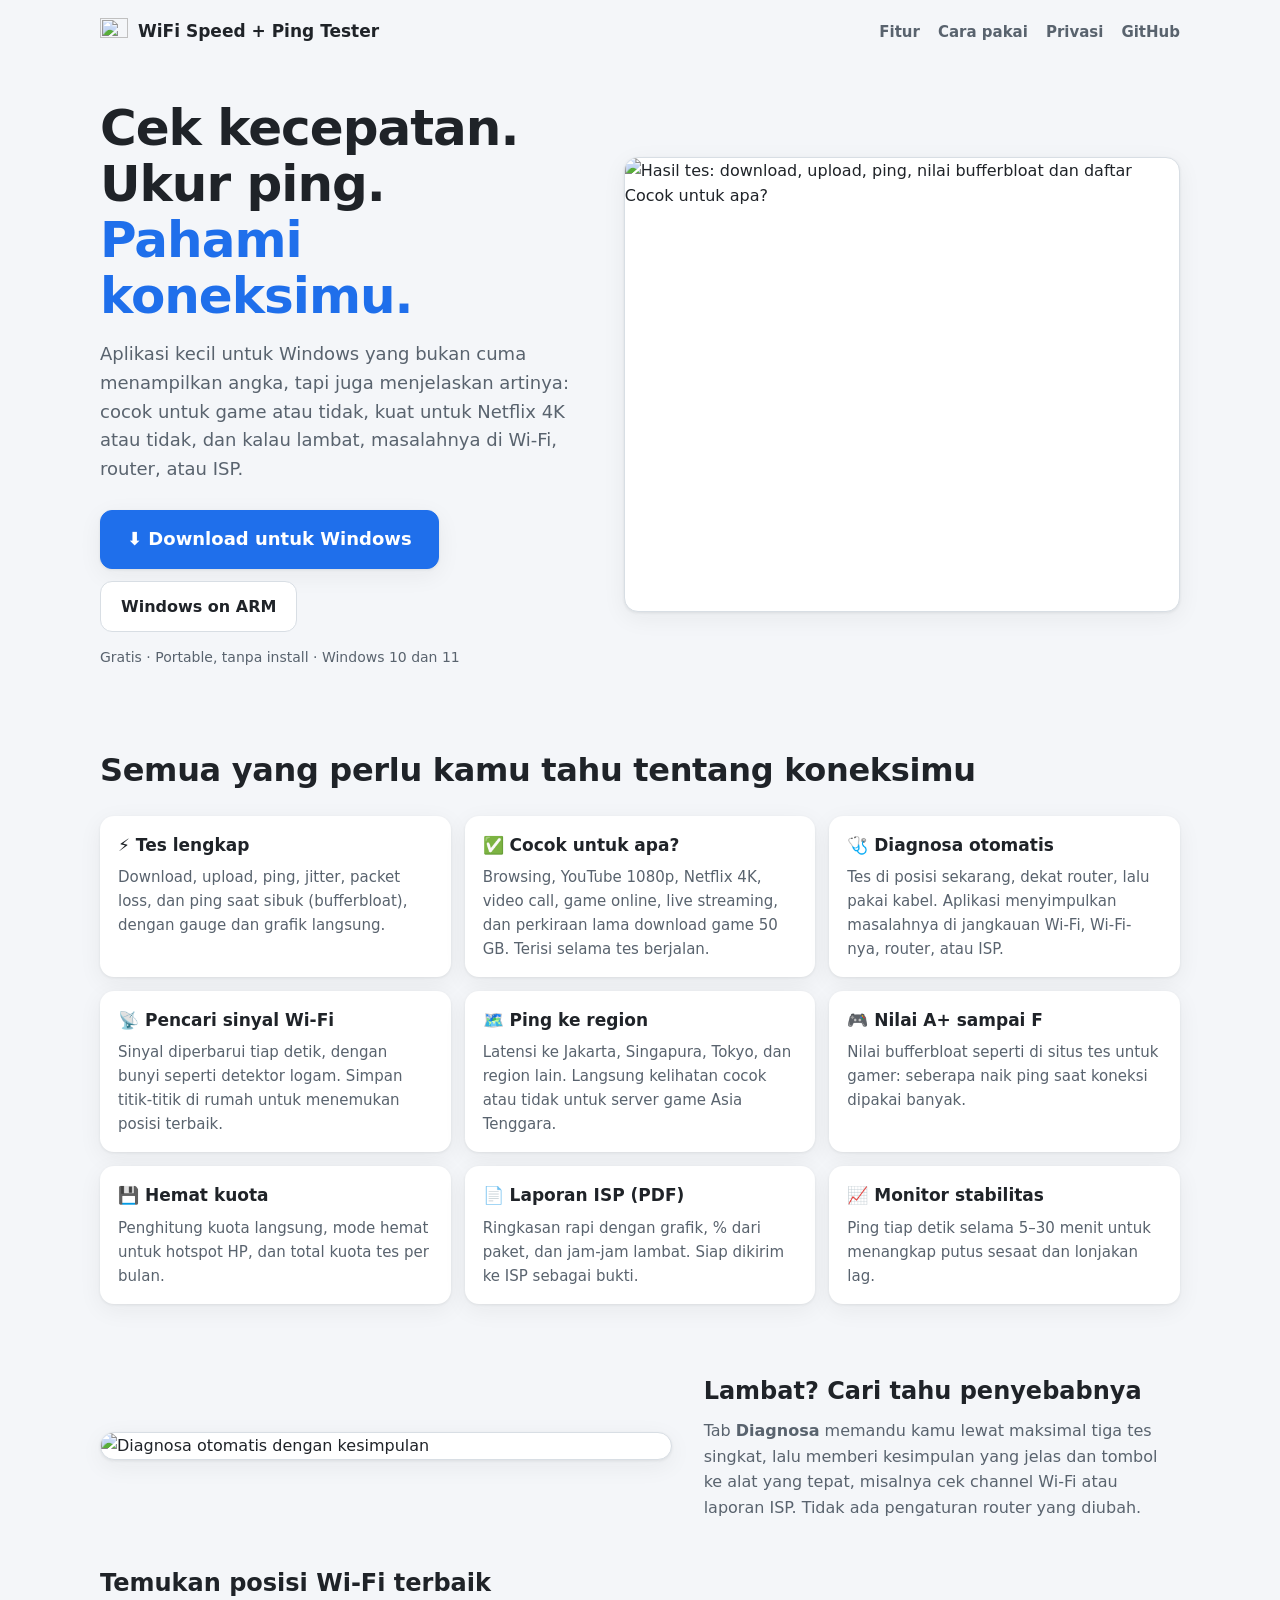
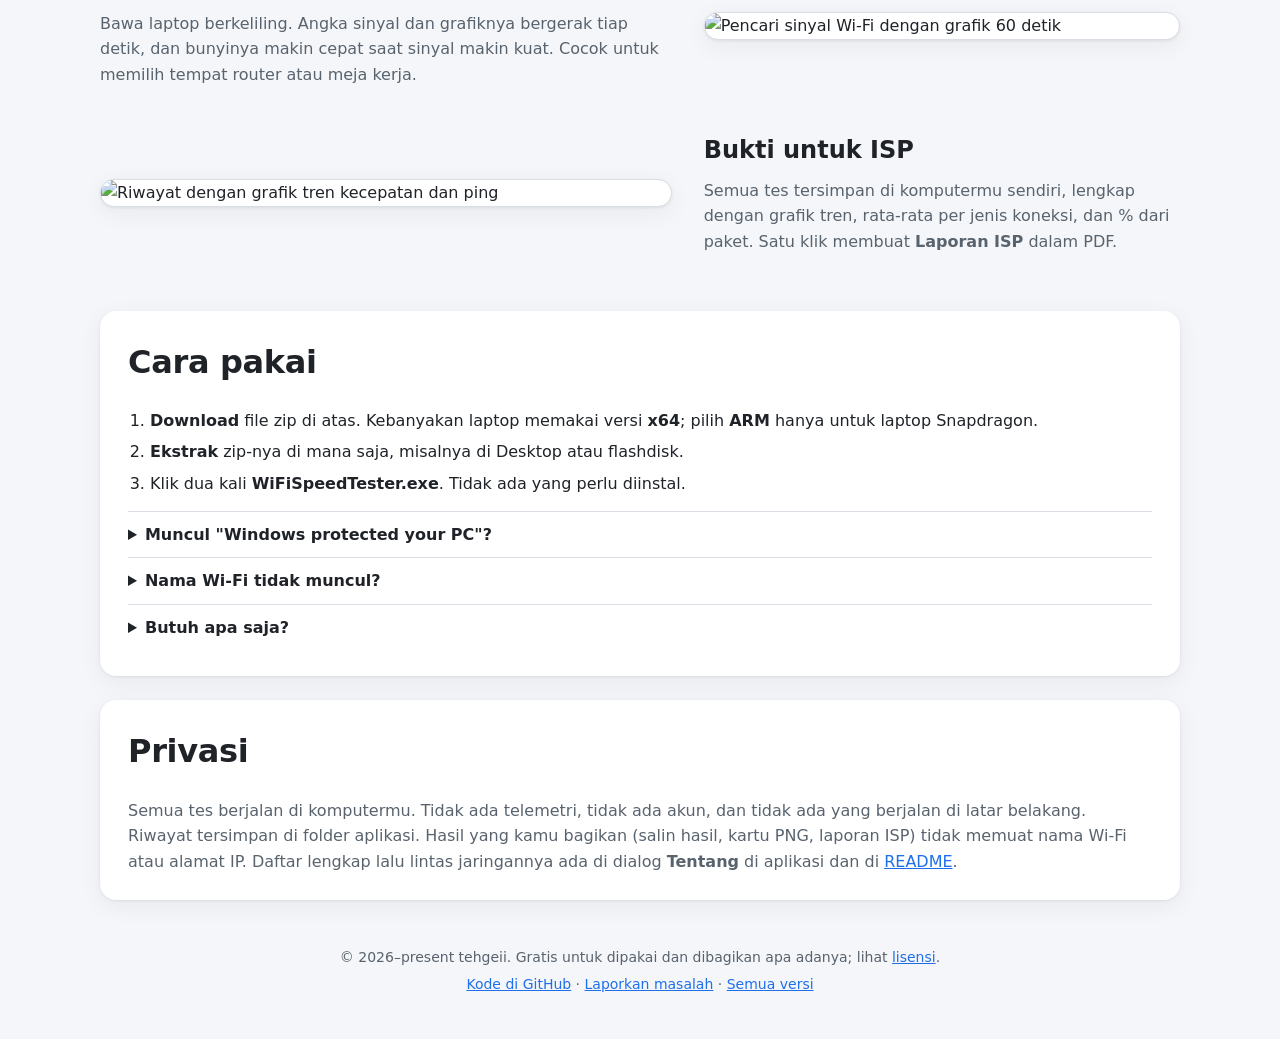
==== site/index.html @ 5f749383 "v2.0 part 4: ISP report PDF, report a problem, website, Windows UI test, 2.0.0 - ISP report as PDF (" ====
<!doctype html>
<html lang="id">
<head>
<meta charset="utf-8">
<meta name="viewport" content="width=device-width, initial-scale=1">
<title>WiFi Speed + Ping Tester — tes kecepatan & ping untuk Windows</title>
<meta name="description" content="Aplikasi portable gratis untuk Windows: tes download, upload, ping, jitter dan packet loss, diagnosa otomatis, pencari sinyal Wi-Fi, ping ke region, dan laporan PDF untuk ISP.">
<meta property="og:title" content="WiFi Speed + Ping Tester">
<meta property="og:description" content="Cek kecepatan. Ukur ping. Pahami koneksimu. Gratis, portable, untuk Windows 10/11.">
<meta property="og:image" content="img/site-result.png">
<link rel="icon" href="img/icon.png">
<link rel="stylesheet" href="style.css">
</head>
<body>

<header class="top">
  <a class="brand" href="#"><img src="img/icon.png" alt="" width="28" height="28"> WiFi Speed + Ping Tester</a>
  <nav>
    <a href="#fitur">Fitur</a>
    <a href="#cara">Cara pakai</a>
    <a href="#privasi">Privasi</a>
    <a href="https://github.com/tehgeii/wifi-speed-tester">GitHub</a>
  </nav>
</header>

<main>
<section class="hero">
  <div class="hero-text">
    <h1>Cek kecepatan. Ukur ping. <span>Pahami koneksimu.</span></h1>
    <p class="lead">Aplikasi kecil untuk Windows yang bukan cuma menampilkan angka, tapi juga menjelaskan artinya: cocok untuk game atau tidak, kuat untuk Netflix 4K atau tidak, dan kalau lambat, masalahnya di Wi-Fi, router, atau ISP.</p>
    <div class="cta">
      <a class="btn primary" id="dlMain" href="https://github.com/tehgeii/wifi-speed-tester/releases/latest">⬇ Download untuk Windows</a>
      <a class="btn" id="dlArm" href="https://github.com/tehgeii/wifi-speed-tester/releases/latest">Windows on ARM</a>
    </div>
    <p class="meta" id="dlMeta">Gratis · Portable, tanpa install · Windows 10 dan 11</p>
  </div>
  <figure class="shot hero-shot"><img src="img/site-result.png" alt="Hasil tes: download, upload, ping, nilai bufferbloat dan daftar Cocok untuk apa?" width="1100" height="900"></figure>
</section>

<section id="fitur">
  <h2>Semua yang perlu kamu tahu tentang koneksimu</h2>
  <div class="grid">
    <article><b>⚡ Tes lengkap</b><p>Download, upload, ping, jitter, packet loss, dan ping saat sibuk (bufferbloat), dengan gauge dan grafik langsung.</p></article>
    <article><b>✅ Cocok untuk apa?</b><p>Browsing, YouTube 1080p, Netflix 4K, video call, game online, live streaming, dan perkiraan lama download game 50 GB. Terisi selama tes berjalan.</p></article>
    <article><b>🩺 Diagnosa otomatis</b><p>Tes di posisi sekarang, dekat router, lalu pakai kabel. Aplikasi menyimpulkan masalahnya di jangkauan Wi-Fi, Wi-Fi-nya, router, atau ISP.</p></article>
    <article><b>📡 Pencari sinyal Wi-Fi</b><p>Sinyal diperbarui tiap detik, dengan bunyi seperti detektor logam. Simpan titik-titik di rumah untuk menemukan posisi terbaik.</p></article>
    <article><b>🗺️ Ping ke region</b><p>Latensi ke Jakarta, Singapura, Tokyo, dan region lain. Langsung kelihatan cocok atau tidak untuk server game Asia Tenggara.</p></article>
    <article><b>🎮 Nilai A+ sampai F</b><p>Nilai bufferbloat seperti di situs tes untuk gamer: seberapa naik ping saat koneksi dipakai banyak.</p></article>
    <article><b>💾 Hemat kuota</b><p>Penghitung kuota langsung, mode hemat untuk hotspot HP, dan total kuota tes per bulan.</p></article>
    <article><b>📄 Laporan ISP (PDF)</b><p>Ringkasan rapi dengan grafik, % dari paket, dan jam-jam lambat. Siap dikirim ke ISP sebagai bukti.</p></article>
    <article><b>📈 Monitor stabilitas</b><p>Ping tiap detik selama 5–30 menit untuk menangkap putus sesaat dan lonjakan lag.</p></article>
  </div>
</section>

<section class="tour">
  <div class="tour-row">
    <figure class="shot"><img src="img/site-diagnosis.png" alt="Diagnosa otomatis dengan kesimpulan" loading="lazy"></figure>
    <div><h3>Lambat? Cari tahu penyebabnya</h3><p>Tab <b>Diagnosa</b> memandu kamu lewat maksimal tiga tes singkat, lalu memberi kesimpulan yang jelas dan tombol ke alat yang tepat, misalnya cek channel Wi-Fi atau laporan ISP. Tidak ada pengaturan router yang diubah.</p></div>
  </div>
  <div class="tour-row flip">
    <figure class="shot"><img src="img/site-signal.png" alt="Pencari sinyal Wi-Fi dengan grafik 60 detik" loading="lazy"></figure>
    <div><h3>Temukan posisi Wi-Fi terbaik</h3><p>Bawa laptop berkeliling. Angka sinyal dan grafiknya bergerak tiap detik, dan bunyinya makin cepat saat sinyal makin kuat. Cocok untuk memilih tempat router atau meja kerja.</p></div>
  </div>
  <div class="tour-row">
    <figure class="shot"><img src="img/site-history.png" alt="Riwayat dengan grafik tren kecepatan dan ping" loading="lazy"></figure>
    <div><h3>Bukti untuk ISP</h3><p>Semua tes tersimpan di komputermu sendiri, lengkap dengan grafik tren, rata-rata per jenis koneksi, dan % dari paket. Satu klik membuat <b>Laporan ISP</b> dalam PDF.</p></div>
  </div>
</section>

<section id="cara" class="how">
  <h2>Cara pakai</h2>
  <ol>
    <li><b>Download</b> file zip di atas. Kebanyakan laptop memakai versi <b>x64</b>; pilih <b>ARM</b> hanya untuk laptop Snapdragon.</li>
    <li><b>Ekstrak</b> zip-nya di mana saja, misalnya di Desktop atau flashdisk.</li>
    <li>Klik dua kali <b>WiFiSpeedTester.exe</b>. Tidak ada yang perlu diinstal.</li>
  </ol>
  <details>
    <summary>Muncul "Windows protected your PC"?</summary>
    <p>Klik <b>More info → Run anyway</b> (di Windows berbahasa Indonesia: <b>Info selengkapnya → Tetap jalankan</b>). Peringatan SmartScreen ini muncul karena aplikasinya belum punya tanda tangan digital (code signing).</p>
  </details>
  <details>
    <summary>Nama Wi-Fi tidak muncul?</summary>
    <p>Di Windows 11, nyalakan <b>Settings → Privacy &amp; security → Location → Let desktop apps access your location</b>. Fitur lain tetap jalan tanpa itu.</p>
  </details>
  <details>
    <summary>Butuh apa saja?</summary>
    <p>Windows 10 atau 11 (64-bit) dengan Microsoft Edge WebView2 Runtime, yang sudah ada di Windows 11 dan kebanyakan Windows 10. Kalau belum ada, aplikasi menawarkan link download-nya.</p>
  </details>
</section>

<section id="privasi" class="privacy">
  <h2>Privasi</h2>
  <p>Semua tes berjalan di komputermu. Tidak ada telemetri, tidak ada akun, dan tidak ada yang berjalan di latar belakang. Riwayat tersimpan di folder aplikasi. Hasil yang kamu bagikan (salin hasil, kartu PNG, laporan ISP) tidak memuat nama Wi-Fi atau alamat IP. Daftar lengkap lalu lintas jaringannya ada di dialog <b>Tentang</b> di aplikasi dan di <a href="https://github.com/tehgeii/wifi-speed-tester#privasi">README</a>.</p>
</section>
</main>

<footer>
  <p>© 2026–present tehgeii. Gratis untuk dipakai dan dibagikan apa adanya; lihat <a href="https://github.com/tehgeii/wifi-speed-tester/blob/main/LICENSE">lisensi</a>.</p>
  <p><a href="https://github.com/tehgeii/wifi-speed-tester">Kode di GitHub</a> · <a href="https://github.com/tehgeii/wifi-speed-tester/issues">Laporkan masalah</a> · <a href="https://github.com/tehgeii/wifi-speed-tester/releases">Semua versi</a></p>
</footer>

<script src="app.js"></script>
</body>
</html>
---- site/style.css ----
:root {
  --bg: #f4f6f9;
  --card: #ffffff;
  --ink: #1f2328;
  --muted: #59636e;
  --line: #d8dee4;
  --accent: #1f6feb;
  --accent-ink: #ffffff;
  --shadow: 0 1px 3px rgba(31, 35, 40, .08), 0 6px 24px rgba(31, 35, 40, .06);
}
@media (prefers-color-scheme: dark) {
  :root {
    --bg: #0e1116;
    --card: #161b22;
    --ink: #e6edf3;
    --muted: #9198a1;
    --line: #2d333b;
    --accent: #4493f8;
    --accent-ink: #0e1116;
    --shadow: 0 1px 3px rgba(0, 0, 0, .4);
  }
}
* { box-sizing: border-box; }
html { scroll-behavior: smooth; }
body { margin: 0; background: var(--bg); color: var(--ink); font: 16px/1.6 "Segoe UI", system-ui, -apple-system, sans-serif; }
a { color: var(--accent); }
img { max-width: 100%; height: auto; display: block; }
main, .top, footer { max-width: 1120px; margin: 0 auto; padding: 0 20px; }

.top { display: flex; align-items: center; justify-content: space-between; gap: 16px; padding-top: 18px; padding-bottom: 18px; flex-wrap: wrap; }
.brand { display: flex; align-items: center; gap: 10px; font-weight: 700; color: var(--ink); text-decoration: none; font-size: 17px; }
.top nav { display: flex; gap: 18px; flex-wrap: wrap; }
.top nav a { color: var(--muted); text-decoration: none; font-weight: 600; font-size: 15px; }
.top nav a:hover { color: var(--accent); }

.hero { display: grid; grid-template-columns: 1fr 1.15fr; gap: 40px; align-items: center; padding: 36px 0 56px; }
.hero h1 { font-size: clamp(32px, 4.6vw, 50px); line-height: 1.12; margin: 0 0 16px; letter-spacing: -.02em; }
.hero h1 span { color: var(--accent); }
.lead { font-size: 18px; color: var(--muted); margin: 0 0 26px; }
.cta { display: flex; gap: 12px; flex-wrap: wrap; }
.btn { display: inline-block; padding: 12px 20px; border-radius: 12px; border: 1px solid var(--line); background: var(--card); color: var(--ink); text-decoration: none; font-weight: 700; }
.btn.primary { background: var(--accent); border-color: var(--accent); color: var(--accent-ink); font-size: 18px; padding: 14px 26px; box-shadow: var(--shadow); }
.btn:hover { filter: brightness(1.06); }
.meta { color: var(--muted); font-size: 14px; margin: 14px 0 0; }
.shot { margin: 0; border-radius: 14px; overflow: hidden; box-shadow: var(--shadow); border: 1px solid var(--line); background: var(--card); }

section h2 { font-size: clamp(24px, 3vw, 32px); margin: 0 0 20px; letter-spacing: -.01em; }
#fitur { padding: 20px 0 48px; }
.grid { display: grid; grid-template-columns: repeat(auto-fit, minmax(260px, 1fr)); gap: 14px; }
.grid article { background: var(--card); border-radius: 14px; padding: 16px 18px; box-shadow: var(--shadow); }
.grid b { font-size: 17px; }
.grid p { margin: 6px 0 0; color: var(--muted); font-size: 15px; }

.tour { display: grid; gap: 44px; padding: 20px 0 56px; }
.tour-row { display: grid; grid-template-columns: 1.2fr 1fr; gap: 32px; align-items: center; }
.tour-row.flip figure { order: 2; }
.tour-row h3 { font-size: 24px; margin: 0 0 8px; }
.tour-row p { color: var(--muted); margin: 0; }

.how, .privacy { background: var(--card); border-radius: 16px; padding: 26px 28px; box-shadow: var(--shadow); margin-bottom: 24px; }
.how ol { padding-left: 22px; margin: 0 0 14px; }
.how li { margin: 6px 0; }
details { border-top: 1px solid var(--line); padding: 10px 0; }
summary { cursor: pointer; font-weight: 700; }
details p { margin: 8px 0 0; color: var(--muted); }
.privacy p { margin: 0; color: var(--muted); }

footer { color: var(--muted); font-size: 14px; padding-top: 18px; padding-bottom: 40px; text-align: center; }
footer p { margin: 4px 0; }

@media (max-width: 860px) {
  .hero, .tour-row { grid-template-columns: 1fr; }
  .tour-row.flip figure { order: 0; }
  .hero { padding-top: 12px; }
}
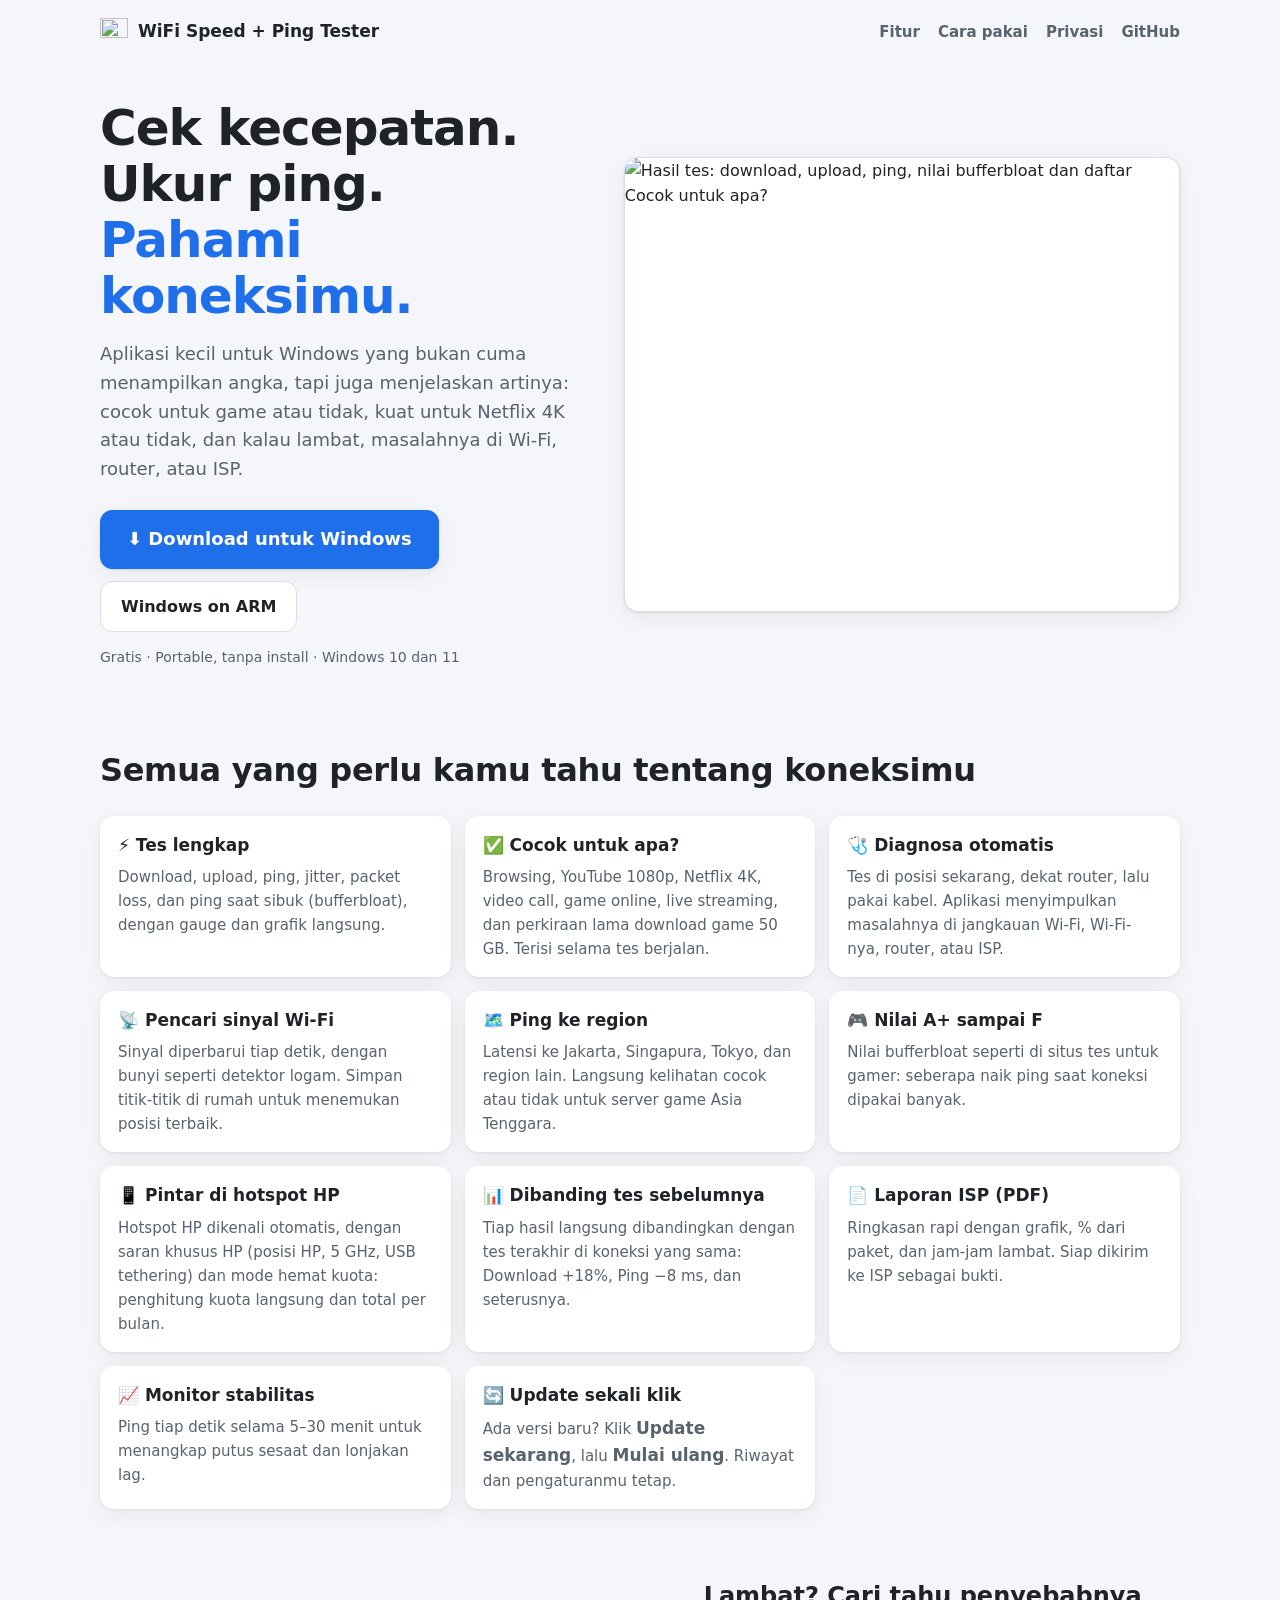
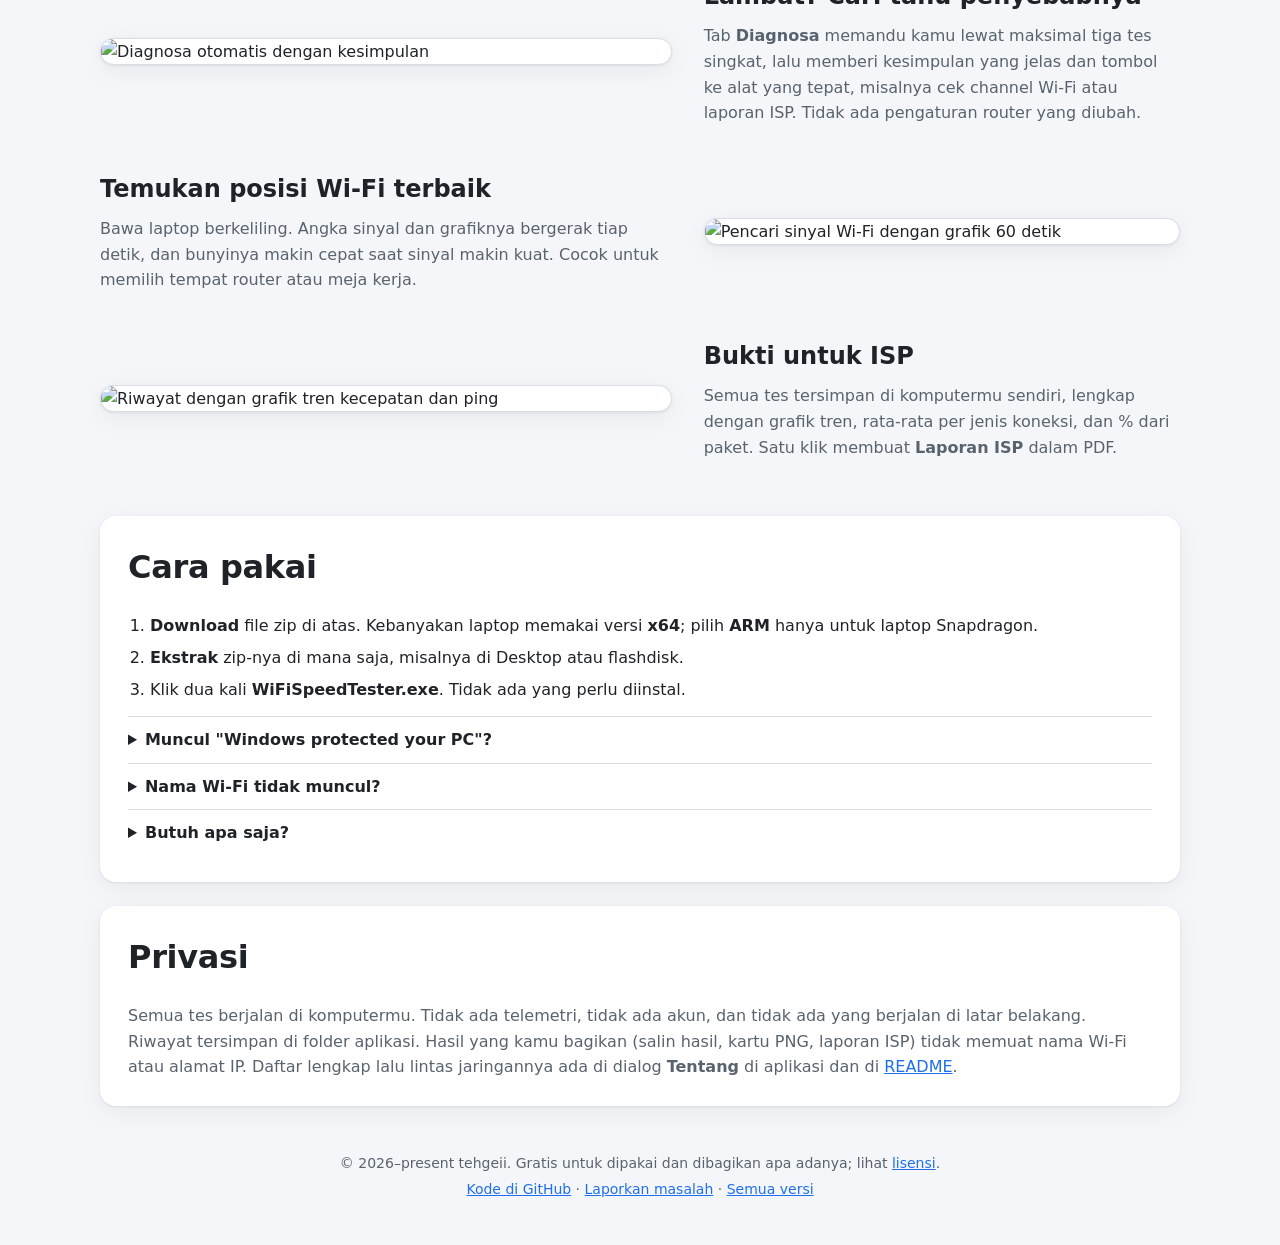
==== commit 630c7c14: "Versi 2.1.0: catatan rilis, README, QUALITY.md, dan website - winres dan resource exe jadi 2.1.0. - " ====
--- a/site/index.html
+++ b/site/index.html
@@ -46,9 +46,11 @@
     <article><b>📡 Pencari sinyal Wi-Fi</b><p>Sinyal diperbarui tiap detik, dengan bunyi seperti detektor logam. Simpan titik-titik di rumah untuk menemukan posisi terbaik.</p></article>
     <article><b>🗺️ Ping ke region</b><p>Latensi ke Jakarta, Singapura, Tokyo, dan region lain. Langsung kelihatan cocok atau tidak untuk server game Asia Tenggara.</p></article>
     <article><b>🎮 Nilai A+ sampai F</b><p>Nilai bufferbloat seperti di situs tes untuk gamer: seberapa naik ping saat koneksi dipakai banyak.</p></article>
-    <article><b>💾 Hemat kuota</b><p>Penghitung kuota langsung, mode hemat untuk hotspot HP, dan total kuota tes per bulan.</p></article>
+    <article><b>📱 Pintar di hotspot HP</b><p>Hotspot HP dikenali otomatis, dengan saran khusus HP (posisi HP, 5 GHz, USB tethering) dan mode hemat kuota: penghitung kuota langsung dan total per bulan.</p></article>
+    <article><b>📊 Dibanding tes sebelumnya</b><p>Tiap hasil langsung dibandingkan dengan tes terakhir di koneksi yang sama: Download +18%, Ping −8 ms, dan seterusnya.</p></article>
     <article><b>📄 Laporan ISP (PDF)</b><p>Ringkasan rapi dengan grafik, % dari paket, dan jam-jam lambat. Siap dikirim ke ISP sebagai bukti.</p></article>
     <article><b>📈 Monitor stabilitas</b><p>Ping tiap detik selama 5–30 menit untuk menangkap putus sesaat dan lonjakan lag.</p></article>
+    <article><b>🔄 Update sekali klik</b><p>Ada versi baru? Klik <b>Update sekarang</b>, lalu <b>Mulai ulang</b>. Riwayat dan pengaturanmu tetap.</p></article>
   </div>
 </section>
 
